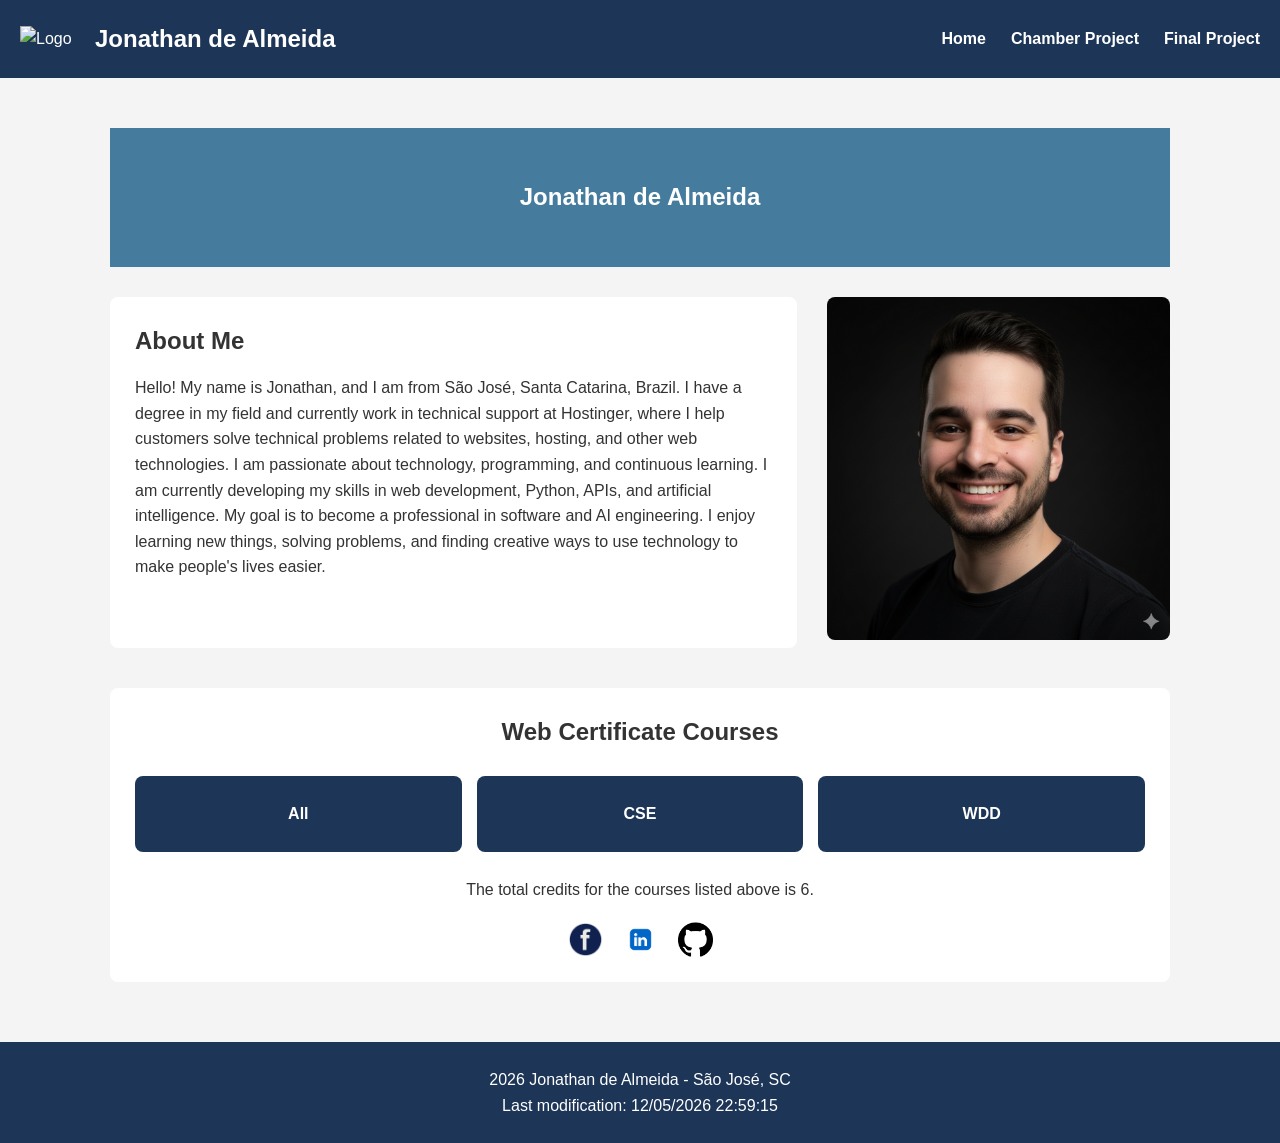
==== index.html @ 45968e7a "first commit" ====
<!DOCTYPE html>
<html lang="en">
<head>
    <meta charset="UTF-8">
    <meta name="viewport" content="width=device-width, initial-scale=1.0">
    <meta name="description" content="Student web development portfolio.">
    <link rel="stylesheet" href="styles/style.css">
    <script type="module" src="scripts/script.js"></script>
    <title>Jonathan de Almeida</title>
</head>

<body>

   <header>
    <div>
        <img src="images/logo.png" alt="Logo">
        <h1>Jonathan de Almeida</h1>
    </div>

    <button id="menuButton" class="hamburger" aria-label="Open navigation menu" aria-expanded="false">
        ☰
    </button>

    <nav id="navigation">
        <ul>
            <li><a href="index.html">Home</a></li>
            <li><a href="chamber.html">Chamber Project</a></li>
            <li><a href="final.html">Final Project</a></li>
        </ul>
    </nav>
</header>

    <main>

        <section id="hero">
            <h2>Jonathan de Almeida</h2>
        </section>

        <section id="content">

            <div id="about-me">
                <h2>About Me</h2>

                <p>  Hello! My name is Jonathan, and I am from São José, Santa Catarina, Brazil. I have a degree in my field and currently work in technical support at Hostinger, where I help customers solve technical problems related to websites, hosting, and other web technologies.

                    I am passionate about technology, programming, and continuous learning. I am currently developing my skills in web development, Python, APIs, and artificial intelligence. My goal is to become a professional in software and AI engineering.

                    I enjoy learning new things, solving problems, and finding creative ways to use technology to make people's lives easier.
                </p>
            </div>

            <div id="student-photo">
                <img src="./images/jonathan-profile.png" alt="Student profile photo">
            </div>

        </section>

        <section id="courses">

            <h2>Web Certificate Courses</h2>

            <div id="cards">

                <article class="card" id="card-all">
                    <span>All</span>
                </article>

                <article class="card" id="card-cse">
                    <span>CSE</span>
                </article>

                <article class="card" id="card-wdd">
                    <span>WDD</span>
                </article>

            </div>
            <div class="courses-list"></div>

            <div id="course-summary">

                <p>
                    The total credits for the courses listed above is 6.
                </p>

                <div class="social-links">
                    <img src="images/facebook-logo.png" alt="Facebook">
                    <img src="images/linkedin-logo.webp" alt="LinkedIn">
                    <img src="images/github-logo.png" alt="GitHub">
                </div>


            </div>

        </section>

    </main>

    <footer>
    <p>2026 Jonathan de Almeida - São José, SC</p>

    <p>Last modification: <span id="lastModified"></span></p>
</footer>

</body>
</html>
---- styles/style.css ----
/* GENERAL SETTINGS */
* {
    margin: 0;
    padding: 0;
    box-sizing: border-box;
}

body {
    font-family: Arial, sans-serif;
    background-color: #f4f4f4;
    color: #333;
    line-height: 1.6;
}
/* HAMBURGER BUTTON */

.hamburger {
    display: none;
    background: none;
    border: none;
    color: white;
    font-size: 30px;
    cursor: pointer;
}

/* MOBILE MENU */

@media screen and (max-width: 768px) {

    header {
        position: relative;
    }

    .hamburger {
        display: block;
    }

    nav {
        display: none;
        width: 100%;
    }

    nav.open {
        display: block;
    }

    nav ul {
        flex-direction: column;
        text-align: center;
        padding: 15px;
    }

    header {
        flex-wrap: wrap;
    }
}
/* HEADER */
header {
    background-color: #1d3557;
    color: white;
    padding: 20px;
    display: flex;
    justify-content: space-between;
    align-items: center;
}

header div {
    display: flex;
    align-items: center;
    gap: 15px;
}

header img {
    width: 60px;
}

header h1 {
    font-size: 24px;
}

/* NAVIGATION */
nav ul {
    list-style: none;
    display: flex;
    gap: 25px;
}

nav a {
    color: white;
    text-decoration: none;
    font-weight: bold;
}

nav a:hover {
    color: #f1c40f;
}

/* MAIN */
main {
    max-width: 1100px;
    margin: 30px auto;
    padding: 20px;
}

/* HERO */
#hero {
    background-color: #457b9d;
    color: white;
    padding: 50px;
    text-align: center;
    margin-bottom: 30px;
}

/* ABOUT SECTION */
#content {
    display: grid;
    grid-template-columns: 2fr 1fr;
    gap: 30px;
    margin-bottom: 40px;
}

#about-me {
    background-color: white;
    padding: 25px;
    border-radius: 8px;
}

#about-me h2 {
    margin-bottom: 15px;
}

#student-photo img {
    width: 100%;
    border-radius: 8px;
}

/* COURSES */
#courses {
    background-color: white;
    padding: 25px;
    border-radius: 8px;
}

#courses h2 {
    text-align: center;
    margin-bottom: 25px;
}

/* COURSE CARDS */
#cards {
    display: grid;
    grid-template-columns: repeat(3, 1fr);
    gap: 15px;
}

.card {
    background-color: #1d3557;
    color: white;
    padding: 25px;
    text-align: center;
    border-radius: 8px;
    display: flex;
    flex-direction: column;
    gap: 10px;
    font-weight: bold;
}

.card:hover {
    background-color: #457b9d;
}

/* COURSE SUMMARY */
#course-summary {
    text-align: center;
    margin-top: 25px;
}

.social-links {
    display: flex;
    justify-content: center;
    gap: 20px;
    margin-top: 20px;
}

.social-links img {
    width: 35px;
}

/* FOOTER */
footer {
    background-color: #1d3557;
    color: white;
    text-align: center;
    padding: 25px;
    margin-top: 40px;
}

/* RESPONSIVE DESIGN */
@media screen and (max-width: 768px) {

    header {
        flex-direction: column;
        gap: 20px;
    }

    nav ul {
        flex-direction: column;
        text-align: center;
        gap: 10px;
    }

    #content {
        grid-template-columns: 1fr;
    }

    #cards {
        grid-template-columns: 1fr;
    }

}
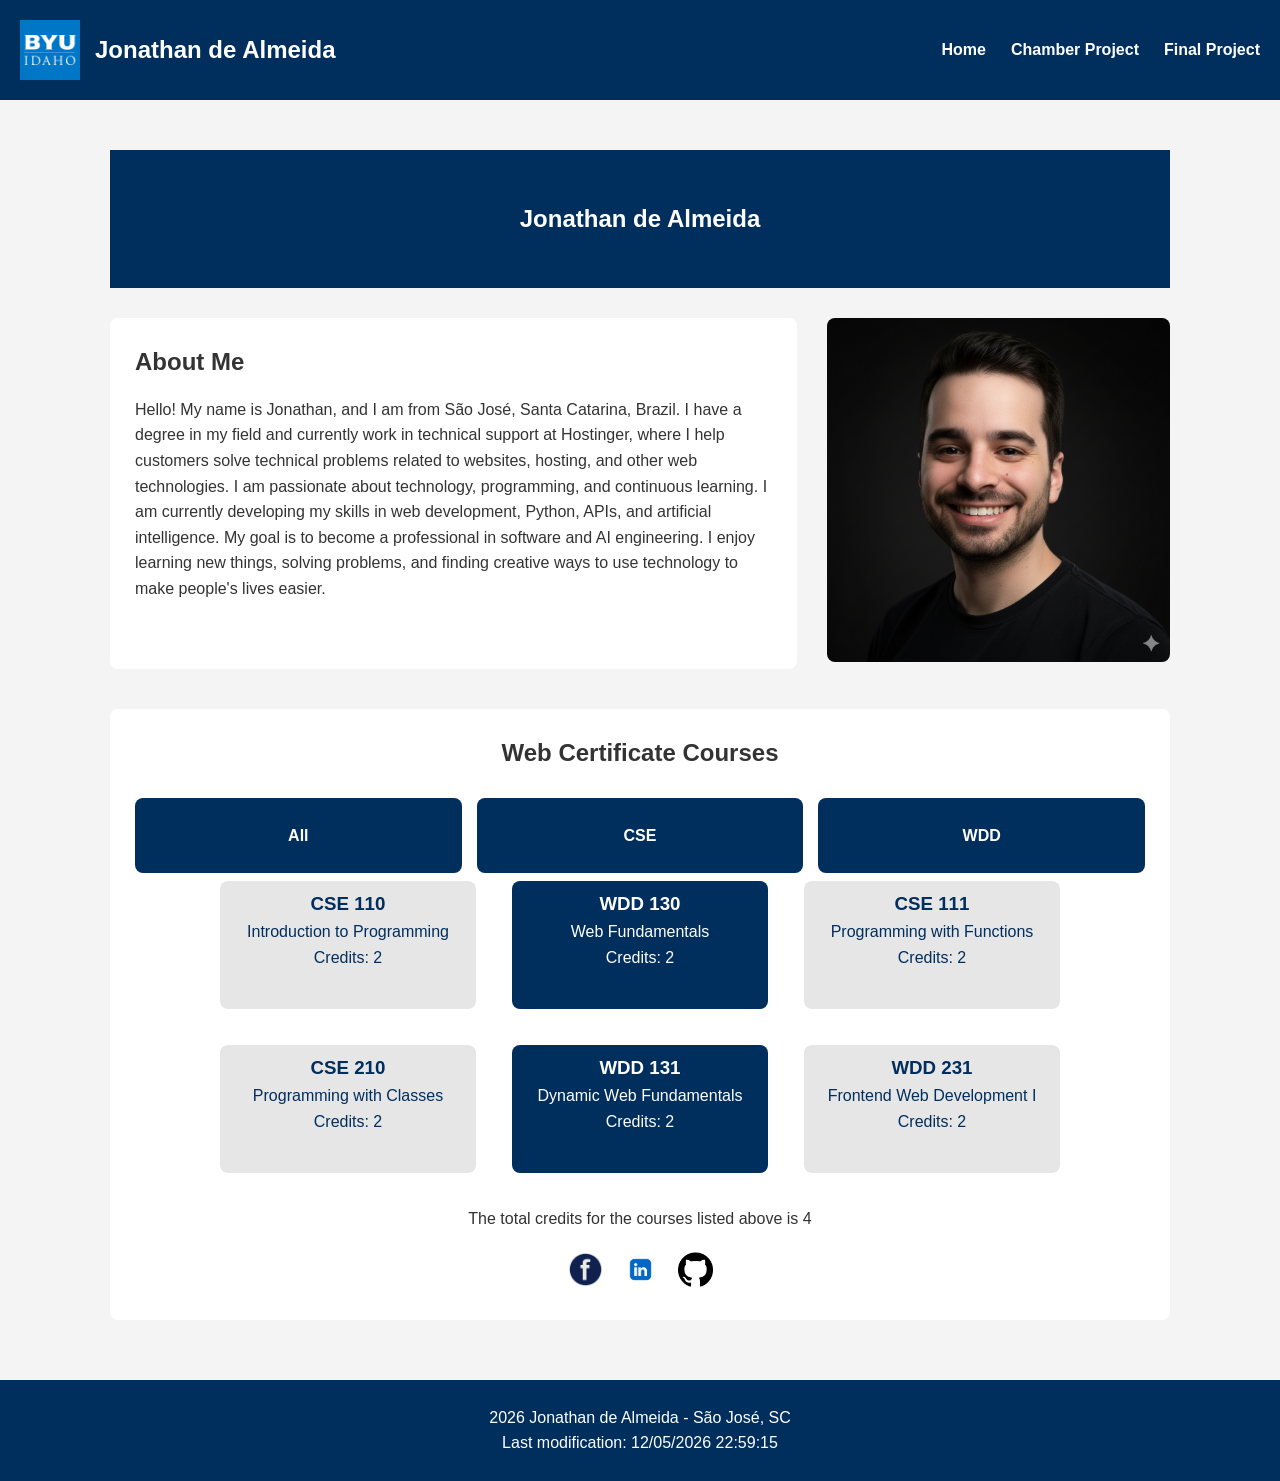
==== commit 74f6ca0f: "project-done" ====
--- a/index.html
+++ b/index.html
@@ -14,7 +14,7 @@
 
    <header>
     <div>
-        <img src="images/logo.png" alt="Logo">
+        <img src="images/byui-blue-logo.png" alt="Logo">
         <h1>Jonathan de Almeida</h1>
     </div>
 
@@ -80,15 +80,22 @@
             <div id="course-summary">
 
                 <p>
-                    The total credits for the courses listed above is 6.
+                    The total credits for the courses listed above is <span id="credits">0</span.
                 </p>
 
                 <div class="social-links">
-                    <img src="images/facebook-logo.png" alt="Facebook">
-                    <img src="images/linkedin-logo.webp" alt="LinkedIn">
-                    <img src="images/github-logo.png" alt="GitHub">
+                    <a href="https://facebook.com/jonathan.vdm" target="_blank" aria-label="Facebook">
+                        <img src="images/facebook-logo.png" alt="Facebook">
+                    </a>
+
+                    <a href="https://www.linkedin.com/in/jonathan2018" target="_blank" aria-label="LinkedIn">
+                        <img src="images/linkedin-logo.webp" alt="LinkedIn">
+                    </a>
+
+                    <a href="https://github.com/jonathanhost" target="_blank" aria-label="GitHub">
+                        <img src="images/github-logo.png" alt="GitHub">
+                    </a>
                 </div>
-
 
             </div>
 
--- a/styles/style.css
+++ b/styles/style.css
@@ -56,7 +56,7 @@
 }
 /* HEADER */
 header {
-    background-color: #1d3557;
+    background-color: #002E5D;
     color: white;
     padding: 20px;
     display: flex;
@@ -104,7 +104,7 @@
 
 /* HERO */
 #hero {
-    background-color: #457b9d;
+    background-color: #002E5D;
     color: white;
     padding: 50px;
     text-align: center;
@@ -154,7 +154,7 @@
 }
 
 .card {
-    background-color: #1d3557;
+    background-color: #002E5D;
     color: white;
     padding: 25px;
     text-align: center;
@@ -166,7 +166,7 @@
 }
 
 .card:hover {
-    background-color: #457b9d;
+    background-color: #002E5D;
 }
 
 /* COURSE SUMMARY */
@@ -188,7 +188,7 @@
 
 /* FOOTER */
 footer {
-    background-color: #1d3557;
+    background-color: #002E5D;
     color: white;
     text-align: center;
     padding: 25px;
@@ -218,3 +218,25 @@
     }
 
 }
+
+.courses-list {
+    display: flex;
+    flex-wrap: wrap;
+    align-items: center;
+    justify-content: center;
+    gap: 20px;
+}
+.course{
+    background-color: #e6e6e6;
+    color: #002E5D;
+    border-radius: 0.5em;
+    text-align: center;
+    padding: 0.5em;
+    margin: 0.5em;
+    width: 16em;
+    height: 8em;
+}
+.completed{
+     background-color:#002E5D;
+     color: #ffffff;
+}
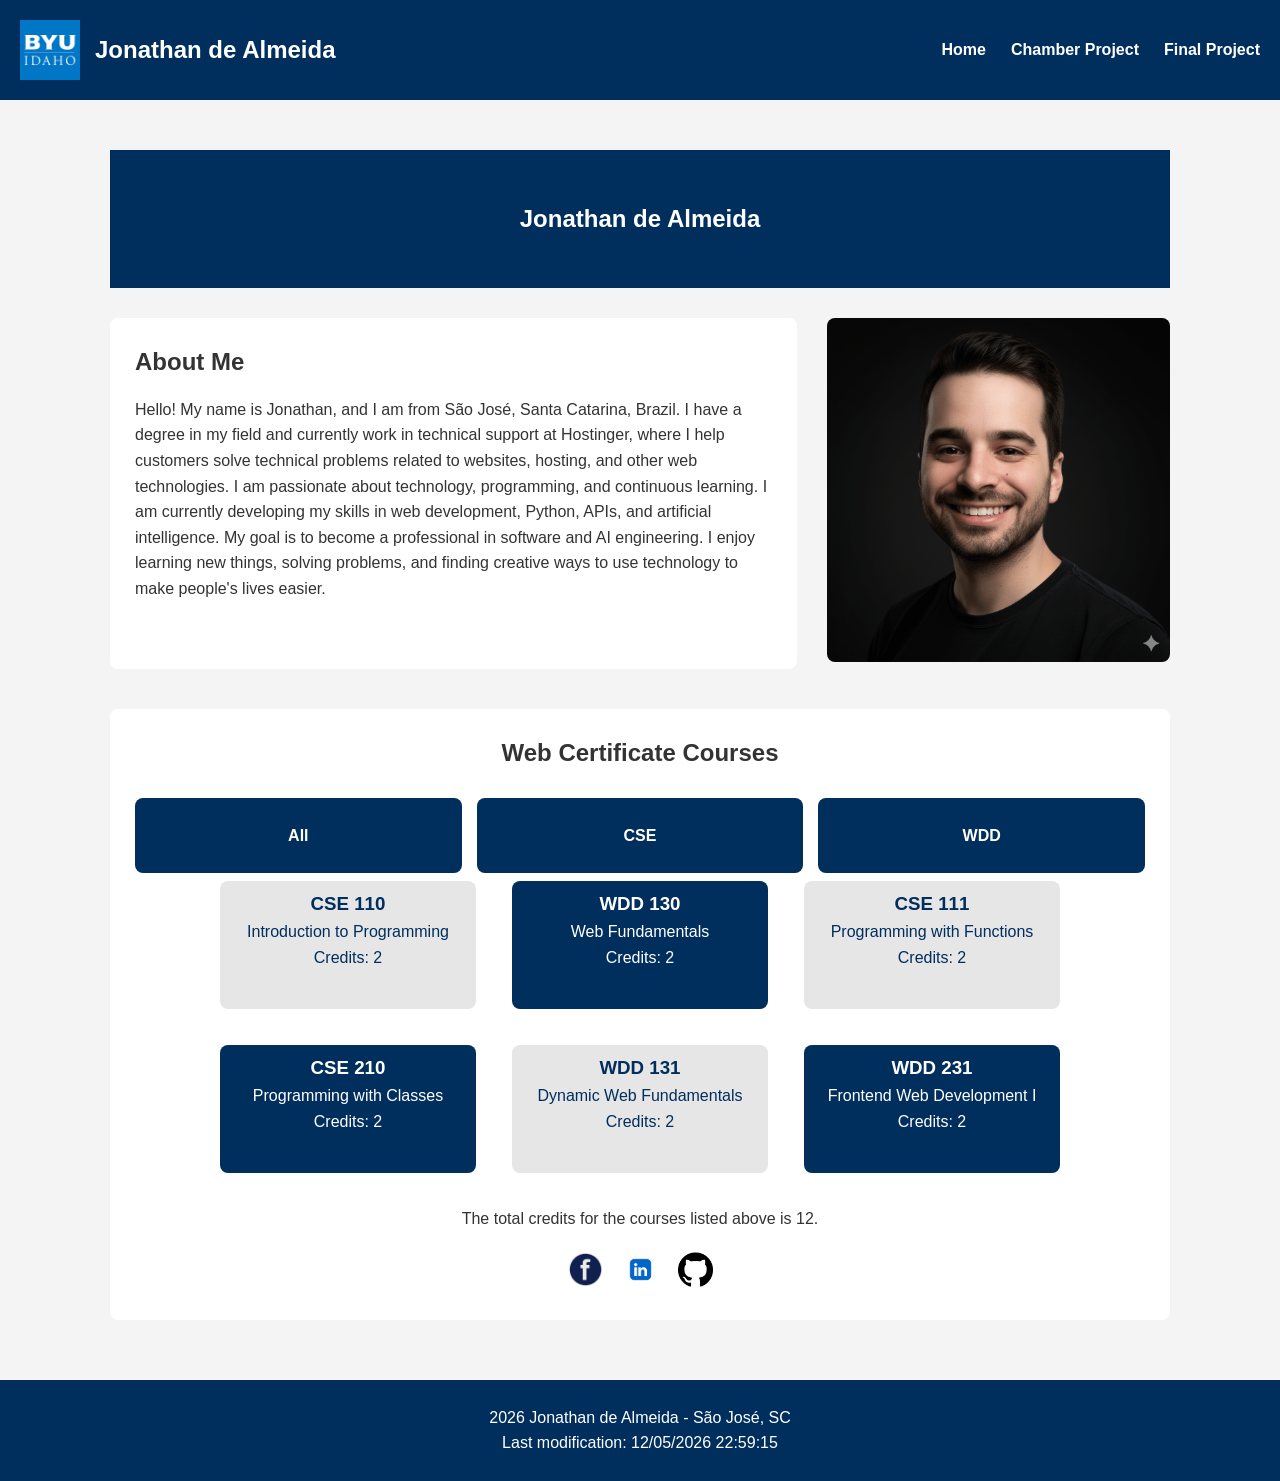
==== commit fb572671: "project-completed" ====
--- a/index.html
+++ b/index.html
@@ -80,7 +80,7 @@
             <div id="course-summary">
 
                 <p>
-                    The total credits for the courses listed above is <span id="credits">0</span.
+                    The total credits for the courses listed above is <span id="credits">0</span>.
                 </p>
 
                 <div class="social-links">
